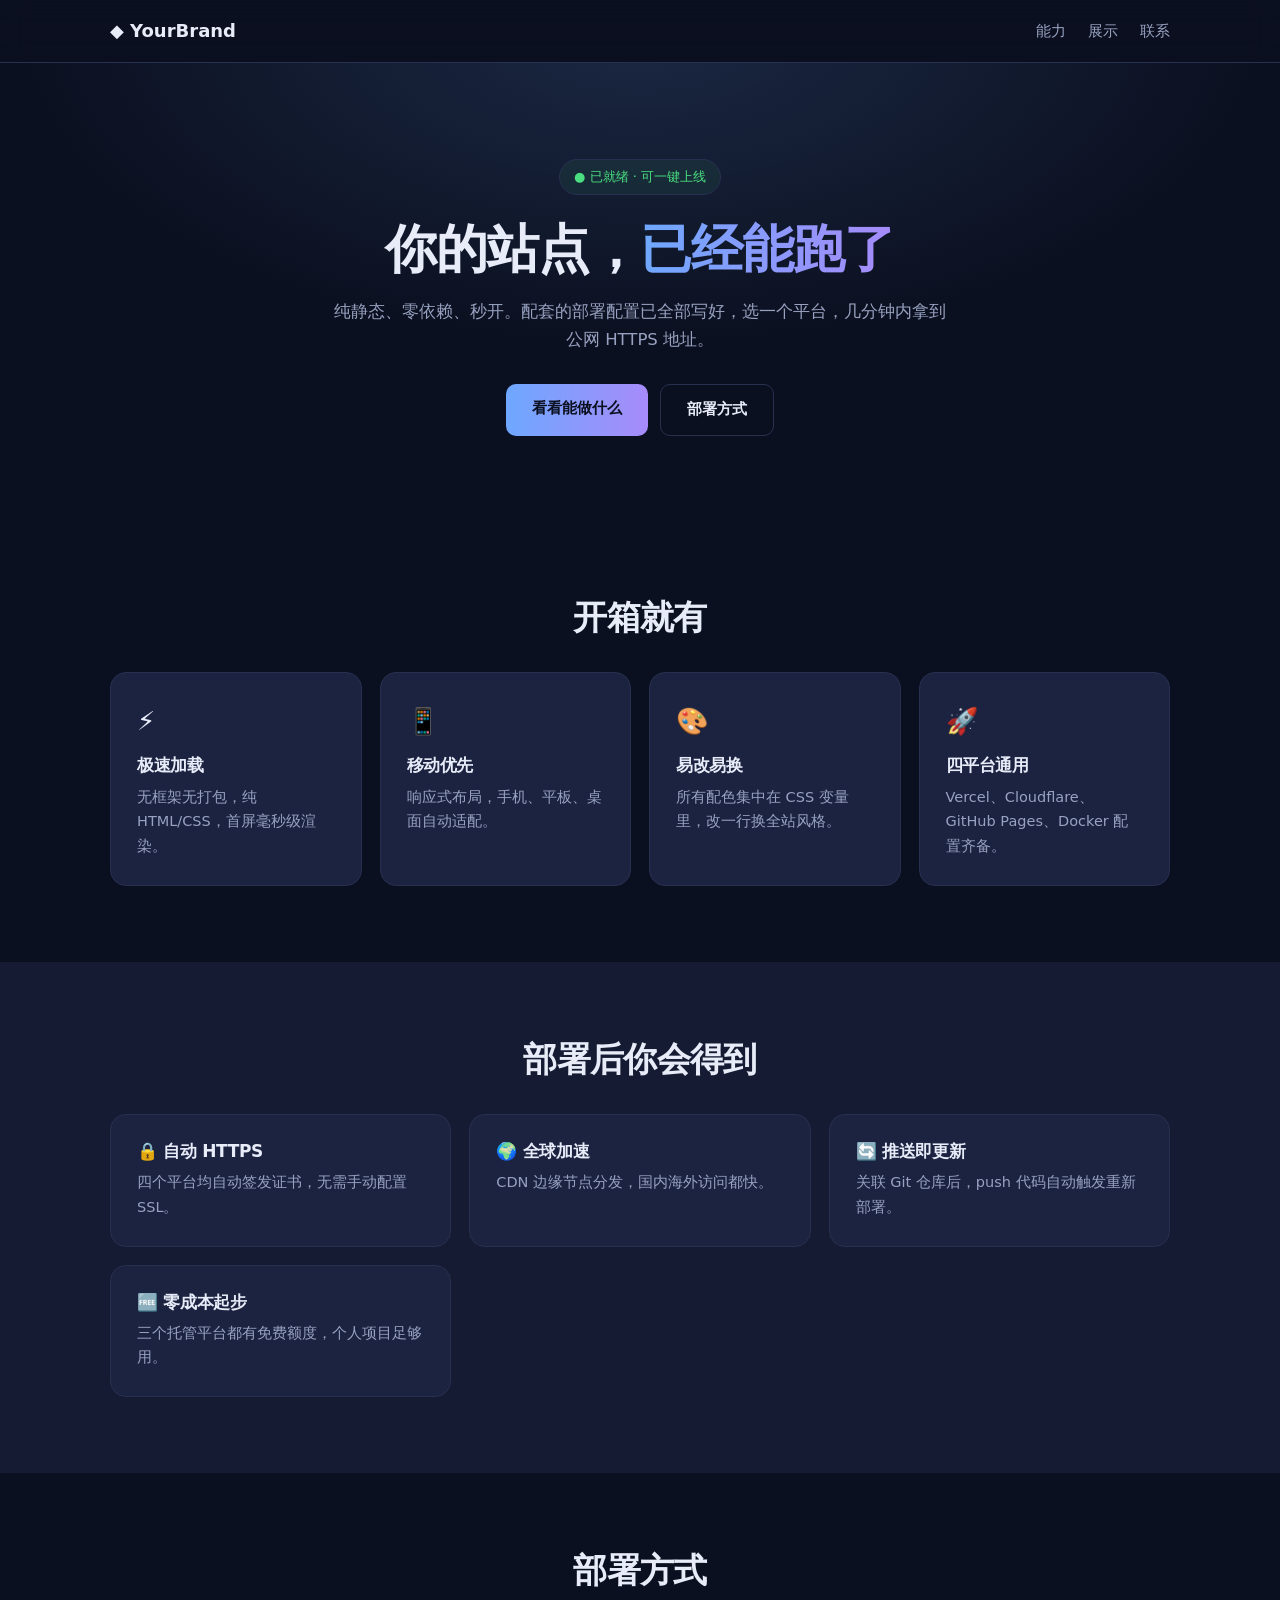
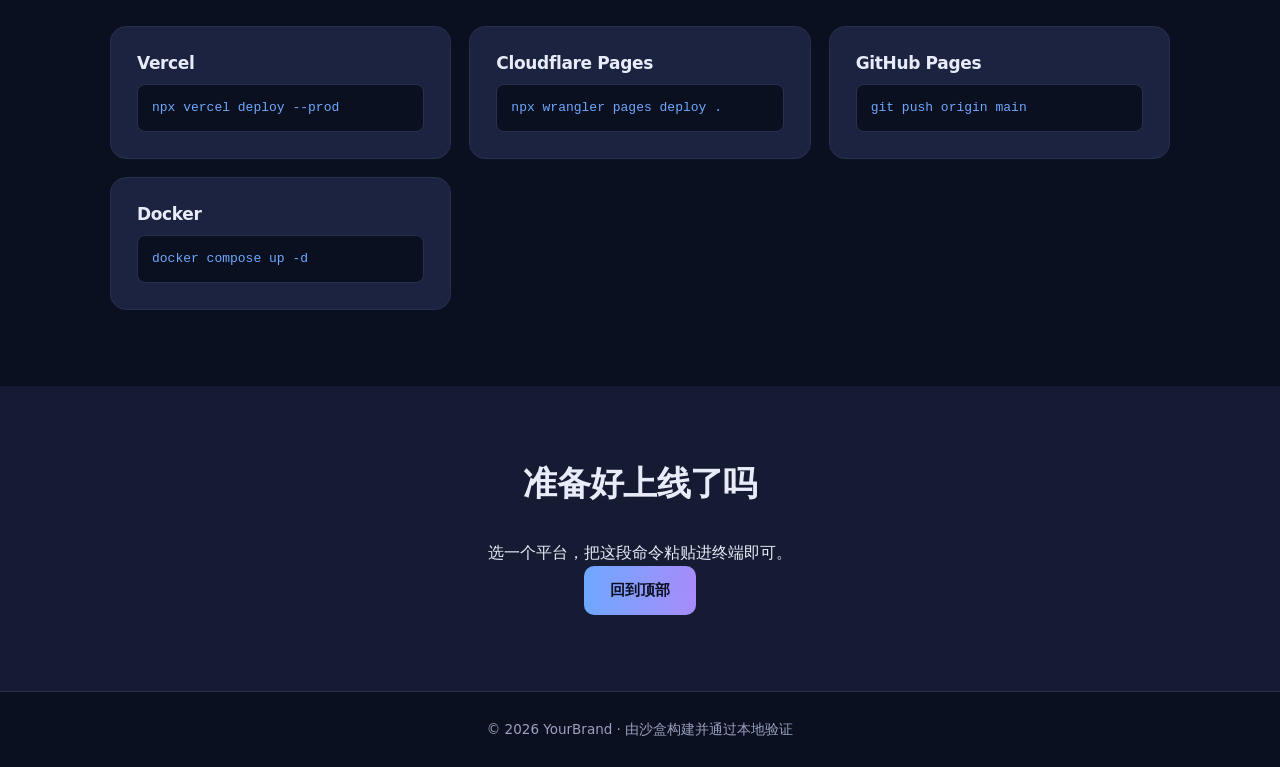
==== index.html @ a458b837 "add index.html" ====
<!DOCTYPE html>
<html lang="zh-CN">
<head>
<meta charset="utf-8">
<meta name="viewport" content="width=device-width,initial-scale=1">
<title>站点已部署</title>
<meta name="description" content="开箱即用的静态站点，支持 Vercel / Cloudflare Pages / GitHub Pages / Docker 一键上线">
<link rel="stylesheet" href="./assets/style.css">
</head>
<body>
<header class="nav">
  <div class="wrap">
    <a class="logo" href="./">◆ YourBrand</a>
    <nav>
      <a href="#features">能力</a>
      <a href="#showcase">展示</a>
      <a href="#contact">联系</a>
    </nav>
  </div>
</header>

<section class="hero">
  <div class="wrap">
    <span class="badge">● 已就绪 · 可一键上线</span>
    <h1>你的站点，<em>已经能跑了</em></h1>
    <p>纯静态、零依赖、秒开。配套的部署配置已全部写好，选一个平台，几分钟内拿到公网 HTTPS 地址。</p>
    <div class="cta">
      <a class="btn primary" href="#features">看看能做什么</a>
      <a class="btn ghost" href="#deploy">部署方式</a>
    </div>
  </div>
</section>

<section id="features" class="sec">
  <div class="wrap">
    <h2>开箱就有</h2>
    <div class="grid">
      <div class="card"><div class="ico">⚡</div><h3>极速加载</h3><p>无框架无打包，纯 HTML/CSS，首屏毫秒级渲染。</p></div>
      <div class="card"><div class="ico">📱</div><h3>移动优先</h3><p>响应式布局，手机、平板、桌面自动适配。</p></div>
      <div class="card"><div class="ico">🎨</div><h3>易改易换</h3><p>所有配色集中在 CSS 变量里，改一行换全站风格。</p></div>
      <div class="card"><div class="ico">🚀</div><h3>四平台通用</h3><p>Vercel、Cloudflare、GitHub Pages、Docker 配置齐备。</p></div>
    </div>
  </div>
</section>

<section id="showcase" class="sec alt">
  <div class="wrap">
    <h2>部署后你会得到</h2>
    <div class="grid two">
      <div class="card"><h3>🔒 自动 HTTPS</h3><p>四个平台均自动签发证书，无需手动配置 SSL。</p></div>
      <div class="card"><h3>🌍 全球加速</h3><p>CDN 边缘节点分发，国内海外访问都快。</p></div>
      <div class="card"><h3>🔄 推送即更新</h3><p>关联 Git 仓库后，push 代码自动触发重新部署。</p></div>
      <div class="card"><h3>🆓 零成本起步</h3><p>三个托管平台都有免费额度，个人项目足够用。</p></div>
    </div>
  </div>
</section>

<section id="deploy" class="sec">
  <div class="wrap">
    <h2>部署方式</h2>
    <div class="grid two">
      <div class="card mono"><h3>Vercel</h3><pre>npx vercel deploy --prod</pre></div>
      <div class="card mono"><h3>Cloudflare Pages</h3><pre>npx wrangler pages deploy .</pre></div>
      <div class="card mono"><h3>GitHub Pages</h3><pre>git push origin main</pre></div>
      <div class="card mono"><h3>Docker</h3><pre>docker compose up -d</pre></div>
    </div>
  </div>
</section>

<section id="contact" class="sec alt">
  <div class="wrap center">
    <h2>准备好上线了吗</h2>
    <p>选一个平台，把这段命令粘贴进终端即可。</p>
    <a class="btn primary" href="./">回到顶部</a>
  </div>
</section>

<footer><div class="wrap"><p>© 2026 YourBrand · 由沙盒构建并通过本地验证</p></div></footer>
<script src="./assets/app.js"></script>
</body>
</html>
---- assets/style.css ----
:root{
  --bg:#0b1020; --panel:#151b32; --panel2:#1b2340;
  --txt:#e8ecf8; --muted:#98a2c0; --line:#283050;
  --brand:#6ea8fe; --brand2:#a78bfa; --ok:#4ade80;
  --radius:16px; --maxw:1100px;
}
*{box-sizing:border-box;margin:0;padding:0}
body{background:var(--bg);color:var(--txt);
  font-family:-apple-system,BlinkMacSystemFont,"PingFang SC","Microsoft YaHei",system-ui,sans-serif;
  line-height:1.7;-webkit-font-smoothing:antialiased}
.wrap{max-width:var(--maxw);margin:0 auto;padding:0 20px}
h1,h2,h3{line-height:1.25;letter-spacing:-.02em}
em{font-style:normal;background:linear-gradient(92deg,var(--brand),var(--brand2));
  -webkit-background-clip:text;background-clip:text;color:transparent}

/* nav */
.nav{position:sticky;top:0;z-index:50;background:rgba(11,16,32,.82);
  backdrop-filter:blur(14px);border-bottom:1px solid var(--line)}
.nav .wrap{display:flex;align-items:center;justify-content:space-between;height:62px}
.logo{font-weight:700;font-size:18px;color:var(--txt);text-decoration:none}
.nav nav{display:flex;gap:22px}
.nav nav a{color:var(--muted);text-decoration:none;font-size:14.5px;transition:color .2s}
.nav nav a:hover{color:var(--txt)}

/* hero */
.hero{padding:96px 0 84px;text-align:center;
  background:radial-gradient(900px 460px at 50% -8%,rgba(110,168,254,.16),transparent 70%)}
.badge{display:inline-block;padding:6px 14px;border:1px solid var(--line);border-radius:999px;
  font-size:13px;color:var(--ok);background:rgba(74,222,128,.07);margin-bottom:22px}
.hero h1{font-size:clamp(30px,6vw,52px);font-weight:800;margin-bottom:16px}
.hero p{color:var(--muted);max-width:620px;margin:0 auto;font-size:16.5px}
.cta{display:flex;gap:12px;justify-content:center;margin-top:30px;flex-wrap:wrap}
.btn{display:inline-block;padding:12px 26px;border-radius:10px;font-size:15px;
  font-weight:600;text-decoration:none;transition:transform .15s,box-shadow .2s}
.btn:hover{transform:translateY(-2px)}
.btn.primary{background:linear-gradient(92deg,var(--brand),var(--brand2));color:#0b1020}
.btn.ghost{border:1px solid var(--line);color:var(--txt)}

/* sections */
.sec{padding:76px 0}
.sec.alt{background:var(--panel)}
.sec h2{font-size:clamp(24px,4vw,34px);font-weight:750;margin-bottom:34px;text-align:center}
.sec.center .wrap,.wrap.center{text-align:center}
.grid{display:grid;grid-template-columns:repeat(auto-fit,minmax(240px,1fr));gap:18px}
.grid.two{grid-template-columns:repeat(auto-fit,minmax(300px,1fr))}
.card{background:var(--panel2);border:1px solid var(--line);border-radius:var(--radius);
  padding:26px;transition:border-color .2s,transform .2s}
.card:hover{border-color:var(--brand);transform:translateY(-3px)}
.card h3{font-size:17px;margin-bottom:8px}
.card p{color:var(--muted);font-size:14.5px}
.card .ico{font-size:26px;margin-bottom:12px}
.card.mono pre{background:#0b1020;border:1px solid var(--line);border-radius:8px;
  padding:12px 14px;color:var(--brand);font-size:13px;overflow-x:auto;
  font-family:ui-monospace,SFMono-Regular,Menlo,monospace;margin-top:10px}

footer{border-top:1px solid var(--line);padding:26px 0;color:var(--muted);font-size:13.5px;text-align:center}
@media(max-width:640px){.hero{padding:64px 0 54px}.sec{padding:56px 0}.nav nav{display:none}}
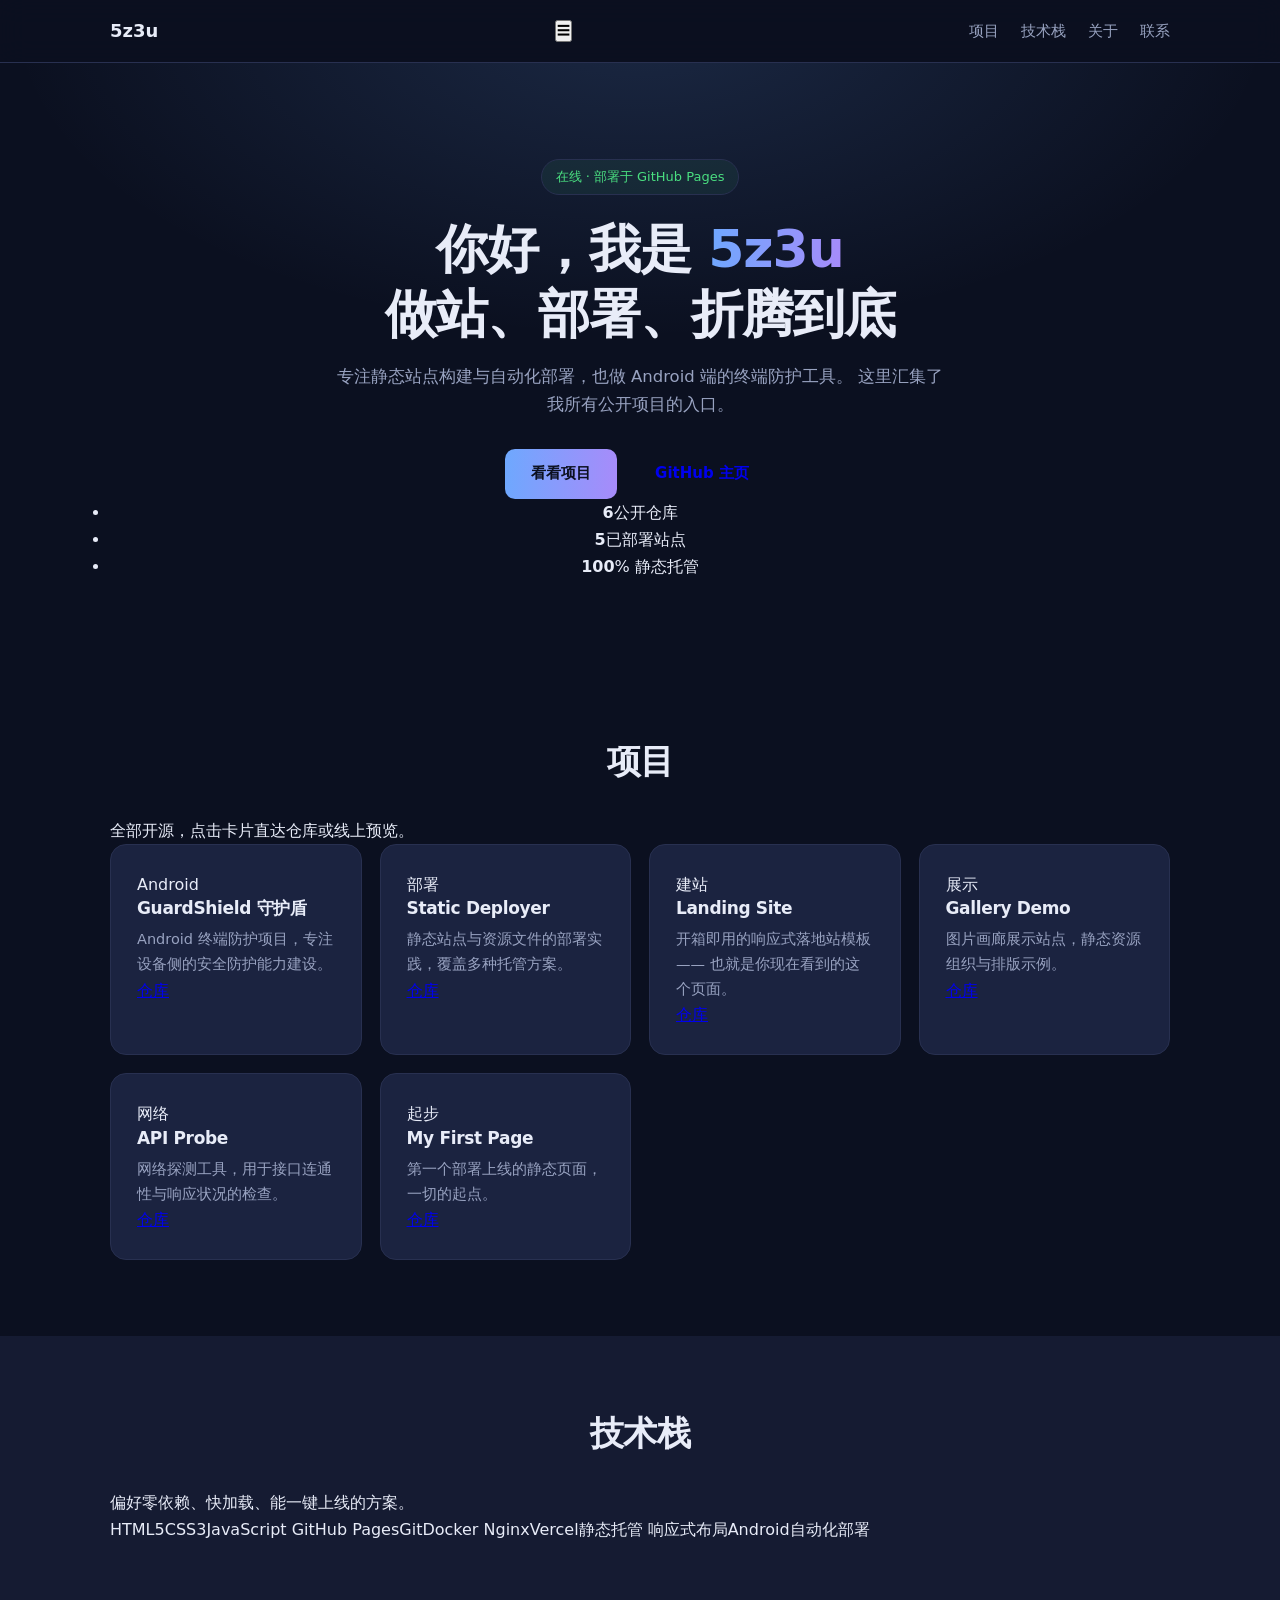
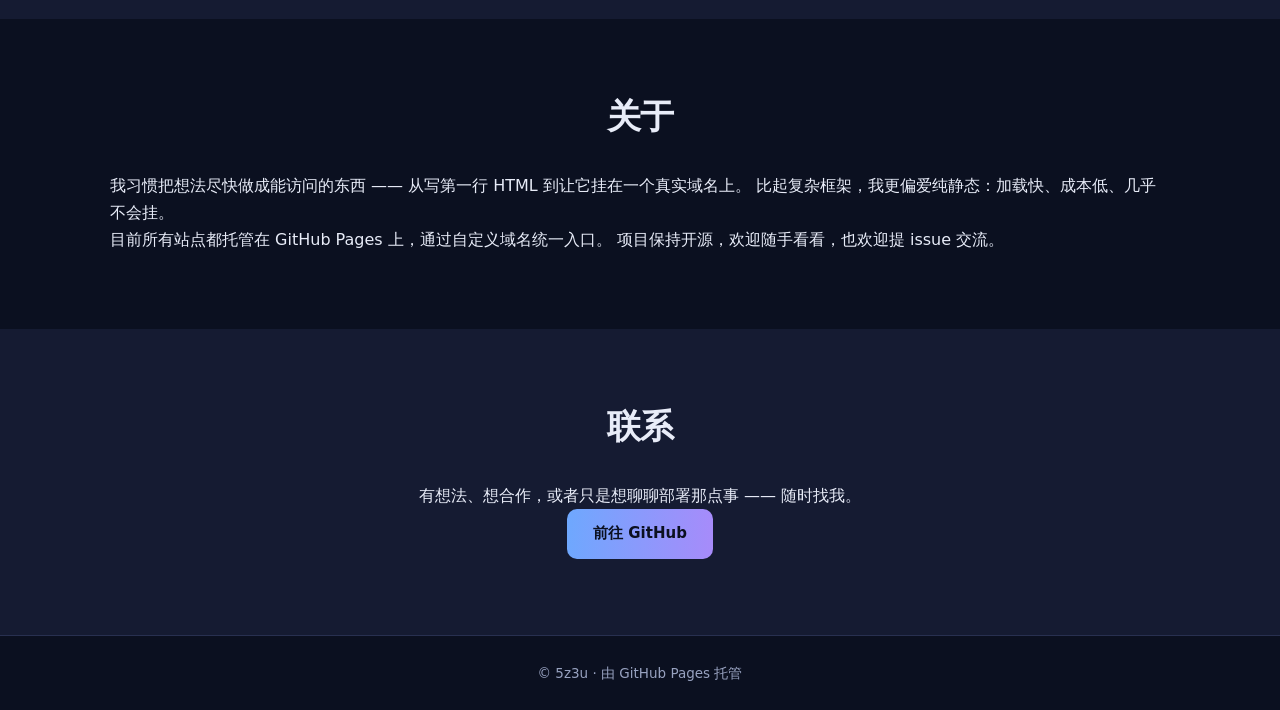
==== commit d552428a: "Redesign landing site: 5z3u developer homepage" ====
--- a/index.html
+++ b/index.html
@@ -3,79 +3,151 @@
 <head>
 <meta charset="utf-8">
 <meta name="viewport" content="width=device-width,initial-scale=1">
-<title>站点已部署</title>
-<meta name="description" content="开箱即用的静态站点，支持 Vercel / Cloudflare Pages / GitHub Pages / Docker 一键上线">
+<title>5z3u · 开发者主页</title>
+<meta name="description" content="5z3u 的开发者主页 —— 静态站点、部署实践与 Android 终端防护项目展示。">
 <link rel="stylesheet" href="./assets/style.css">
 </head>
 <body>
-<header class="nav">
+
+<header class="nav" id="nav">
   <div class="wrap">
-    <a class="logo" href="./">◆ YourBrand</a>
-    <nav>
-      <a href="#features">能力</a>
-      <a href="#showcase">展示</a>
+    <a class="logo" href="./"><span class="dot"></span>5z3u</a>
+    <button class="menu-btn" id="menuBtn" aria-label="菜单">☰</button>
+    <nav id="navLinks">
+      <a href="#projects">项目</a>
+      <a href="#stack">技术栈</a>
+      <a href="#about">关于</a>
       <a href="#contact">联系</a>
     </nav>
   </div>
 </header>
 
 <section class="hero">
+  <div class="glow"></div>
   <div class="wrap">
-    <span class="badge">● 已就绪 · 可一键上线</span>
-    <h1>你的站点，<em>已经能跑了</em></h1>
-    <p>纯静态、零依赖、秒开。配套的部署配置已全部写好，选一个平台，几分钟内拿到公网 HTTPS 地址。</p>
+    <span class="badge"><i class="pulse"></i> 在线 · 部署于 GitHub Pages</span>
+    <h1>你好，我是 <em>5z3u</em><br>做站、部署、折腾到底</h1>
+    <p class="lead">
+      专注静态站点构建与自动化部署，也做 Android 端的终端防护工具。
+      这里汇集了我所有公开项目的入口。
+    </p>
     <div class="cta">
-      <a class="btn primary" href="#features">看看能做什么</a>
-      <a class="btn ghost" href="#deploy">部署方式</a>
+      <a class="btn primary" href="#projects">看看项目</a>
+      <a class="btn" href="https://github.com/5z3u" target="_blank" rel="noopener">GitHub 主页</a>
+    </div>
+
+    <ul class="stats">
+      <li><b data-count="6">6</b><span>公开仓库</span></li>
+      <li><b data-count="5">5</b><span>已部署站点</span></li>
+      <li><b data-count="100">100</b><span>% 静态托管</span></li>
+    </ul>
+  </div>
+</section>
+
+<section id="projects" class="sec">
+  <div class="wrap">
+    <h2 class="sec-title">项目</h2>
+    <p class="sec-sub">全部开源，点击卡片直达仓库或线上预览。</p>
+
+    <div class="grid">
+      <article class="card">
+        <div class="tag">Android</div>
+        <h3>GuardShield 守护盾</h3>
+        <p>Android 终端防护项目，专注设备侧的安全防护能力建设。</p>
+        <div class="links">
+          <a href="https://github.com/5z3u/guardshield" target="_blank" rel="noopener">仓库</a>
+        </div>
+      </article>
+
+      <article class="card">
+        <div class="tag">部署</div>
+        <h3>Static Deployer</h3>
+        <p>静态站点与资源文件的部署实践，覆盖多种托管方案。</p>
+        <div class="links">
+          <a href="https://github.com/5z3u/static-deployer" target="_blank" rel="noopener">仓库</a>
+        </div>
+      </article>
+
+      <article class="card">
+        <div class="tag">建站</div>
+        <h3>Landing Site</h3>
+        <p>开箱即用的响应式落地站模板 —— 也就是你现在看到的这个页面。</p>
+        <div class="links">
+          <a href="https://github.com/5z3u/landing-site" target="_blank" rel="noopener">仓库</a>
+        </div>
+      </article>
+
+      <article class="card">
+        <div class="tag">展示</div>
+        <h3>Gallery Demo</h3>
+        <p>图片画廊展示站点，静态资源组织与排版示例。</p>
+        <div class="links">
+          <a href="https://github.com/5z3u/gallery-demo" target="_blank" rel="noopener">仓库</a>
+        </div>
+      </article>
+
+      <article class="card">
+        <div class="tag">网络</div>
+        <h3>API Probe</h3>
+        <p>网络探测工具，用于接口连通性与响应状况的检查。</p>
+        <div class="links">
+          <a href="https://github.com/5z3u/api-probe" target="_blank" rel="noopener">仓库</a>
+        </div>
+      </article>
+
+      <article class="card">
+        <div class="tag">起步</div>
+        <h3>My First Page</h3>
+        <p>第一个部署上线的静态页面，一切的起点。</p>
+        <div class="links">
+          <a href="https://github.com/5z3u/my-first-page" target="_blank" rel="noopener">仓库</a>
+        </div>
+      </article>
     </div>
   </div>
 </section>
 
-<section id="features" class="sec">
+<section id="stack" class="sec alt">
   <div class="wrap">
-    <h2>开箱就有</h2>
-    <div class="grid">
-      <div class="card"><div class="ico">⚡</div><h3>极速加载</h3><p>无框架无打包，纯 HTML/CSS，首屏毫秒级渲染。</p></div>
-      <div class="card"><div class="ico">📱</div><h3>移动优先</h3><p>响应式布局，手机、平板、桌面自动适配。</p></div>
-      <div class="card"><div class="ico">🎨</div><h3>易改易换</h3><p>所有配色集中在 CSS 变量里，改一行换全站风格。</p></div>
-      <div class="card"><div class="ico">🚀</div><h3>四平台通用</h3><p>Vercel、Cloudflare、GitHub Pages、Docker 配置齐备。</p></div>
+    <h2 class="sec-title">技术栈</h2>
+    <p class="sec-sub">偏好零依赖、快加载、能一键上线的方案。</p>
+    <div class="chips">
+      <span>HTML5</span><span>CSS3</span><span>JavaScript</span>
+      <span>GitHub Pages</span><span>Git</span><span>Docker</span>
+      <span>Nginx</span><span>Vercel</span><span>静态托管</span>
+      <span>响应式布局</span><span>Android</span><span>自动化部署</span>
     </div>
   </div>
 </section>
 
-<section id="showcase" class="sec alt">
-  <div class="wrap">
-    <h2>部署后你会得到</h2>
-    <div class="grid two">
-      <div class="card"><h3>🔒 自动 HTTPS</h3><p>四个平台均自动签发证书，无需手动配置 SSL。</p></div>
-      <div class="card"><h3>🌍 全球加速</h3><p>CDN 边缘节点分发，国内海外访问都快。</p></div>
-      <div class="card"><h3>🔄 推送即更新</h3><p>关联 Git 仓库后，push 代码自动触发重新部署。</p></div>
-      <div class="card"><h3>🆓 零成本起步</h3><p>三个托管平台都有免费额度，个人项目足够用。</p></div>
-    </div>
-  </div>
-</section>
-
-<section id="deploy" class="sec">
-  <div class="wrap">
-    <h2>部署方式</h2>
-    <div class="grid two">
-      <div class="card mono"><h3>Vercel</h3><pre>npx vercel deploy --prod</pre></div>
-      <div class="card mono"><h3>Cloudflare Pages</h3><pre>npx wrangler pages deploy .</pre></div>
-      <div class="card mono"><h3>GitHub Pages</h3><pre>git push origin main</pre></div>
-      <div class="card mono"><h3>Docker</h3><pre>docker compose up -d</pre></div>
-    </div>
+<section id="about" class="sec">
+  <div class="wrap narrow">
+    <h2 class="sec-title">关于</h2>
+    <p>
+      我习惯把想法尽快做成能访问的东西 —— 从写第一行 HTML 到让它挂在一个真实域名上。
+      比起复杂框架，我更偏爱纯静态：加载快、成本低、几乎不会挂。
+    </p>
+    <p>
+      目前所有站点都托管在 GitHub Pages 上，通过自定义域名统一入口。
+      项目保持开源，欢迎随手看看，也欢迎提 issue 交流。
+    </p>
   </div>
 </section>
 
 <section id="contact" class="sec alt">
-  <div class="wrap center">
-    <h2>准备好上线了吗</h2>
-    <p>选一个平台，把这段命令粘贴进终端即可。</p>
-    <a class="btn primary" href="./">回到顶部</a>
+  <div class="wrap narrow center">
+    <h2 class="sec-title">联系</h2>
+    <p class="sec-sub">有想法、想合作，或者只是想聊聊部署那点事 —— 随时找我。</p>
+    <a class="btn primary big" href="https://github.com/5z3u" target="_blank" rel="noopener">前往 GitHub</a>
   </div>
 </section>
 
-<footer><div class="wrap"><p>© 2026 YourBrand · 由沙盒构建并通过本地验证</p></div></footer>
+<footer>
+  <div class="wrap">
+    <p>© <span id="year"></span> 5z3u · 由 GitHub Pages 托管</p>
+  </div>
+</footer>
+
 <script src="./assets/app.js"></script>
 </body>
 </html>
